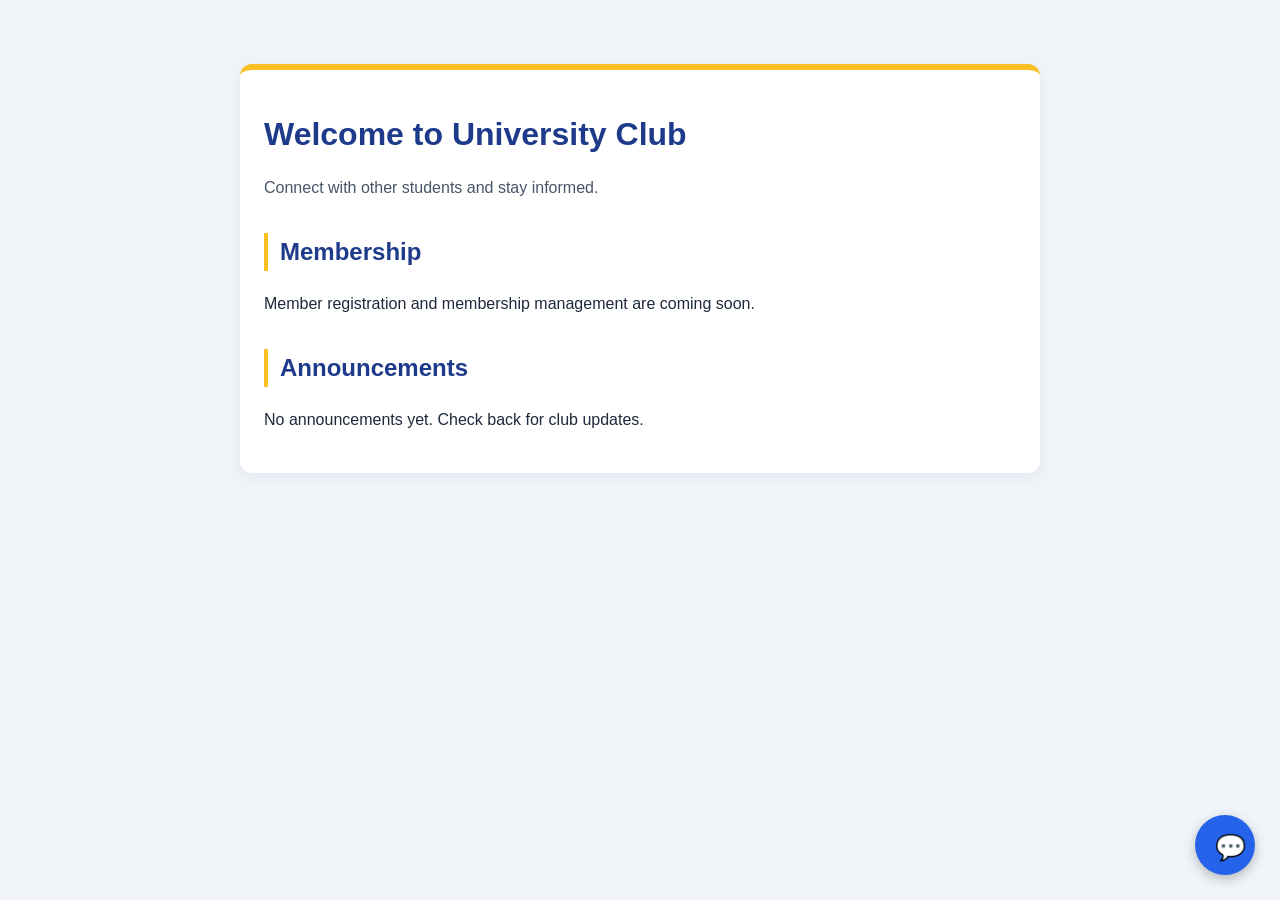
==== index.html @ d8adcc5e "Integrate chatbot with university club website" ====
<!DOCTYPE html>
<html lang="en">
<head>
    <meta charset="UTF-8">
    <meta name="viewport" content="width=device-width, initial-scale=1.0">
    <title>University Club</title>
    <link rel="stylesheet" href="style.css">
    <link rel="stylesheet" href="chatbot.css">
</head>
<body>

<main>
    <h1>Welcome to University Club</h1>
    <p class="intro">Connect with other students and stay informed.</p>

    <section>
        <h2>Membership</h2>
        <p>Member registration and membership management are coming soon.</p>
    </section>

    <section>
        <h2>Announcements</h2>
        <p>No announcements yet. Check back for club updates.</p>
    </section>
</main>

<div class="chat-container" id="chatContainer">
    <div class="chat-header">
        <strong>🎓 Club Assistant</strong>
        <button class="close-btn" onclick="closeChat()">×</button>
    </div>

    <div class="chat-box" id="chatBox">
        <div class="bot-message">Hi! How can I help you?</div>
    </div>

    <div class="suggestions">
        <button onclick="quickQuestion('How do I join the club?')">Join Club</button>
        <button onclick="quickQuestion('Where can I see announcements?')">Announcements</button>
    </div>

    <div class="chat-input">
        <input id="userInput" placeholder="Ask a question...">
        <button id="sendButton">Send</button>
    </div>
</div>

<button class="chat-button" id="chatButton" onclick="openChat()">💬</button>

<script src="chatbot.js"></script>
</body>
</html>
---- style.css ----
body {
    margin: 0;
    padding: 24px;
    font-family: Arial, sans-serif;
    background: #F1F5F9;
    color: #1E293B;
    line-height: 1.6;
}

main {
    max-width: 800px;
    margin: 40px auto;
    padding: 24px;
    background: #FFFFFF;
    border-top: 6px solid #FBBF24;
    border-radius: 12px;
    box-shadow: 0 4px 16px rgba(30, 58, 138, 0.08);
}

h1 {
    color: #1E3A8A;
    line-height: 1.2;
}

h2 {
    color: #1E3A8A;
    border-left: 4px solid #FBBF24;
    padding-left: 12px;
}

.intro {
    color: #475569;
}

section {
    margin-top: 32px;
}

a {
    color: #1E3A8A;
}

button {
    background: #1E3A8A;
    color: #FFFFFF;
    border: none;
    border-radius: 6px;
    padding: 12px 20px;
    font: inherit;
    cursor: pointer;
}

button:hover {
    background: #172554;
}

a:focus-visible,
button:focus-visible {
    outline: 3px solid #1E3A8A;
    outline-offset: 4px;
}

form {
    display: grid;
    gap: 12px;
    max-width: 440px;
    margin-top: 24px;
}

label {
    font-weight: bold;
}

input {
    box-sizing: border-box;
    width: 100%;
    padding: 12px;
    border: 1px solid #64748B;
    border-radius: 6px;
    font: inherit;
}

input:focus-visible {
    outline: 3px solid #1E3A8A;
    outline-offset: 2px;
}

small {
    color: #475569;
}

button:disabled {
    background: #475569;
    cursor: not-allowed;
}

.demo-notice {
    padding: 12px 16px;
    background: #FEF3C7;
    color: #78350F;
    border-left: 4px solid #FBBF24;
    border-radius: 6px;
}

.dashboard-grid {
    display: grid;
    grid-template-columns: 1fr;
    gap: 20px;
    margin-top: 24px;
}

.dashboard-card {
    min-width: 0;
    margin-top: 0;
    padding: 20px;
    border: 1px solid #CBD5E1;
    border-radius: 8px;
    overflow-wrap: anywhere;
}

.dashboard-card h2 {
    margin-top: 0;
}

dt {
    margin-top: 12px;
    font-weight: bold;
}

dd {
    margin: 4px 0 0;
}

.status-badge {
    display: inline-block;
    padding: 4px 12px;
    background: #DCFCE7;
    color: #166534;
    border-radius: 20px;
}

@media (min-width: 700px) {
    .dashboard-grid {
        grid-template-columns: 1fr 1fr;
    }
}

select {
    width: 100%;
    padding: 12px;
    border: 1px solid #64748B;
    border-radius: 6px;
    background: white;
    color: #1E293B;
    font: inherit;
}

select:focus-visible {
    outline: 3px solid #1E3A8A;
    outline-offset: 2px;
}

.announcement-card {
    margin: 20px 0;
    padding: 16px;
    border: 1px solid #CBD5E1;
    border-radius: 8px;
}

nav[aria-label="Announcement pages"] {
    display: flex;
    align-items: center;
    justify-content: space-between;
    flex-wrap: wrap;
    gap: 12px;
}
---- chatbot.css ----
* {
    box-sizing: border-box;
}

body {
    margin: 0;
    font-family: Arial, sans-serif;
}


/* Chat button */

.chat-button {
    position: fixed;
    right: 25px;
    bottom: 25px;

    width: 60px;
    height: 60px;

    border: none;
    border-radius: 50%;

    background-color: #2563eb;
    color: white;

    font-size: 25px;
    cursor: pointer;

    box-shadow: 0 4px 12px rgba(0, 0, 0, 0.25);
}


/* Chat window */

.chat-container {
    position: fixed;

    right: 25px;
    bottom: 100px;

    width: 380px;
    height: 520px;

    background-color: white;

    border-radius: 15px;

    box-shadow: 0 5px 20px rgba(0, 0, 0, 0.2);

    display: none;
    flex-direction: column;

    overflow: hidden;
}


/* Header */

.chat-header {
    background-color: #1e3a8a;
    color: white;

    padding: 15px;

    display: flex;
    justify-content: space-between;
    align-items: center;
}

.chat-header p {
    margin: 4px 0 0;
    font-size: 12px;
}

.close-btn {
    background: none;
    border: none;

    color: white;
    font-size: 25px;

    cursor: pointer;
}


/* Messages */

.chat-box {
    flex: 1;

    padding: 15px;

    overflow-y: auto;

    background-color: #f8fafc;
}

.bot-message,
.user-message {
    max-width: 80%;

    padding: 10px 13px;
    margin-bottom: 10px;

    font-size: 14px;
    line-height: 1.4;
}

.bot-message {
    background-color: #e2e8f0;
    color: #1e293b;

    border-radius: 5px 14px 14px 14px;
}

.user-message {
    background-color: #2563eb;
    color: white;

    margin-left: auto;

    border-radius: 14px 5px 14px 14px;
}


/* Suggested questions */

.suggestions {
    display: flex;
    gap: 5px;

    padding: 9px;

    border-top: 1px solid #ddd;

    overflow-x: auto;
}

.suggestions button {
    border: 1px solid #93c5fd;

    background-color: #eff6ff;
    color: #1d4ed8;

    border-radius: 15px;

    padding: 6px 9px;

    cursor: pointer;

    white-space: nowrap;
}


/* Input */

.chat-input {
    display: flex;

    padding: 10px;

    border-top: 1px solid #ddd;
}

.chat-input input {
    flex: 1;

    padding: 10px;

    border: 1px solid #ccc;
    border-radius: 7px;

    outline: none;
}

.chat-input button {
    margin-left: 7px;

    padding: 10px 15px;

    border: none;
    border-radius: 7px;

    background-color: #2563eb;
    color: white;

    cursor: pointer;
}


/* Mobile */

@media (max-width: 500px) {

    .chat-container {
        width: calc(100% - 30px);
        height: 70vh;

        right: 15px;
        bottom: 90px;
    }

    .chat-button {
        right: 15px;
        bottom: 15px;
    }
}
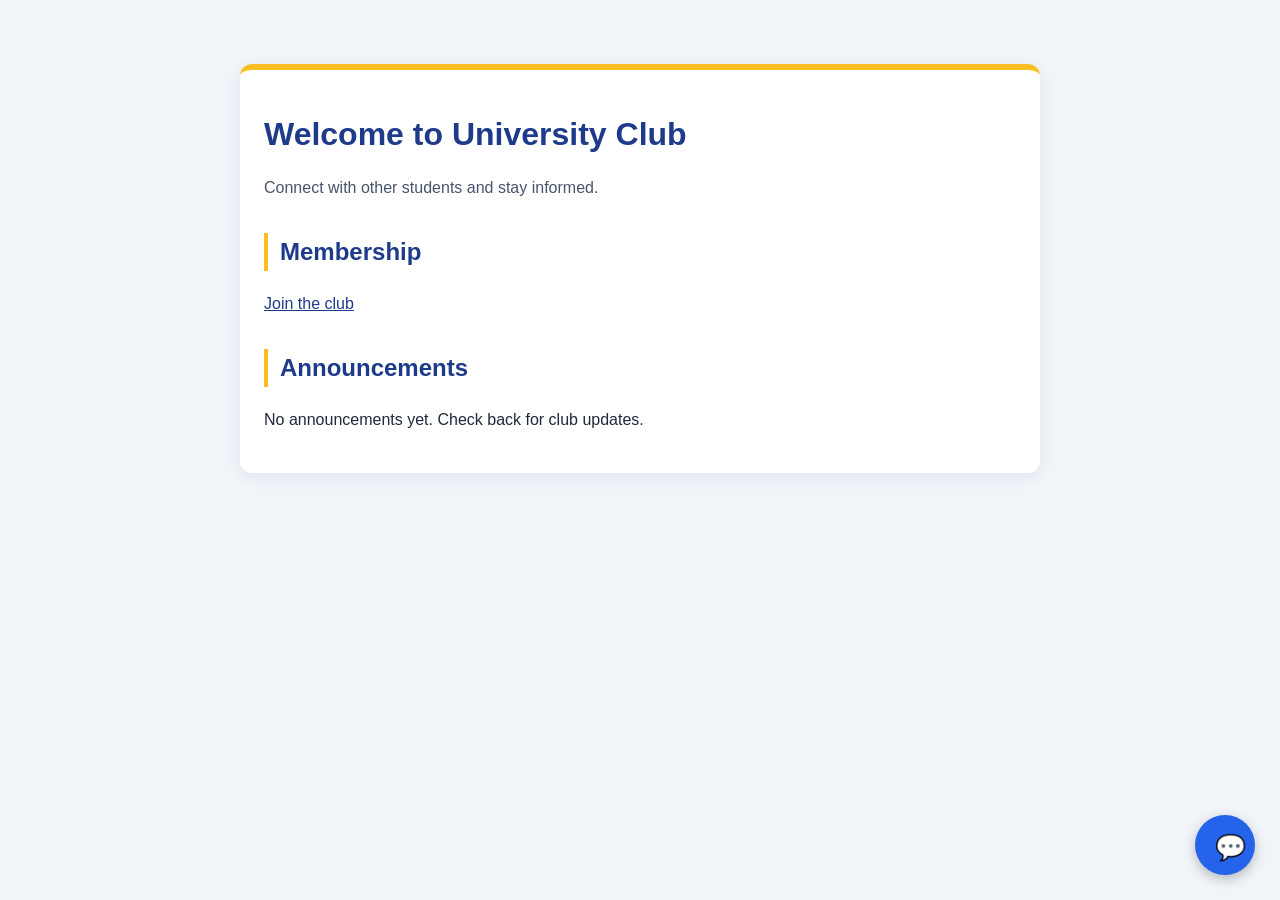
==== commit 8cb9823e: "Merge branch 'main' into member-registration" ====
--- a/index.html
+++ b/index.html
@@ -8,45 +8,82 @@
     <link rel="stylesheet" href="chatbot.css">
 </head>
 <body>
+    <main>
+        <h1>Welcome to University Club</h1>
+        <p class="intro">
+            Connect with other students and stay informed.
+        </p>
 
-<main>
-    <h1>Welcome to University Club</h1>
-    <p class="intro">Connect with other students and stay informed.</p>
+        <section>
+            <h2>Membership</h2>
+            <p><a href="register.html">Join the club</a></p>
+        </section>
 
-    <section>
-        <h2>Membership</h2>
-        <p>Member registration and membership management are coming soon.</p>
-    </section>
+        <section>
+            <h2>Announcements</h2>
+            <p>No announcements yet. Check back for club updates.</p>
+        </section>
+    </main>
 
-    <section>
-        <h2>Announcements</h2>
-        <p>No announcements yet. Check back for club updates.</p>
-    </section>
-</main>
+    <div class="chat-container" id="chatContainer">
+        <div class="chat-header">
+            <strong>🎓 Club Assistant</strong>
+            <button
+                type="button"
+                class="close-btn"
+                aria-label="Close club assistant"
+                onclick="closeChat()"
+            >×</button>
+        </div>
 
-<div class="chat-container" id="chatContainer">
-    <div class="chat-header">
-        <strong>🎓 Club Assistant</strong>
-        <button class="close-btn" onclick="closeChat()">×</button>
+        <div class="chat-box" id="chatBox">
+            <div class="bot-message">Hi! How can I help you?</div>
+        </div>
+
+        <div class="suggestions">
+            <button onclick="quickQuestion('How do I join the club?')">
+                Join Club
+            </button>
+
+            <button onclick="quickQuestion('Where can I see announcements?')">
+                Announcements
+            </button>
+
+            <button onclick="quickQuestion('Are there any events?')">
+                Events
+            </button>
+
+            <button onclick="quickQuestion('What does this club do?')">
+                About Club
+            </button>
+
+            <button onclick="quickQuestion('Who can join the club?')">
+                Eligibility
+            </button>
+
+            <button onclick="quickQuestion('How do I register?')">
+                Registration
+            </button>
+        </div>
+
+        <div class="chat-input">
+            <input
+                id="userInput"
+                aria-label="Question for the club assistant"
+                placeholder="Ask a question..."
+            >
+            <button id="sendButton">Send</button>
+        </div>
     </div>
 
-    <div class="chat-box" id="chatBox">
-        <div class="bot-message">Hi! How can I help you?</div>
-    </div>
+    <button
+        type="button"
+        class="chat-button"
+        id="chatButton"
+        aria-label="Open club assistant"
+        onclick="openChat()"
+    >💬</button>
 
-    <div class="suggestions">
-        <button onclick="quickQuestion('How do I join the club?')">Join Club</button>
-        <button onclick="quickQuestion('Where can I see announcements?')">Announcements</button>
-    </div>
-
-    <div class="chat-input">
-        <input id="userInput" placeholder="Ask a question...">
-        <button id="sendButton">Send</button>
-    </div>
-</div>
-
-<button class="chat-button" id="chatButton" onclick="openChat()">💬</button>
-
-<script src="chatbot.js"></script>
+    <script src="chatbot.js"></script>
 </body>
 </html>
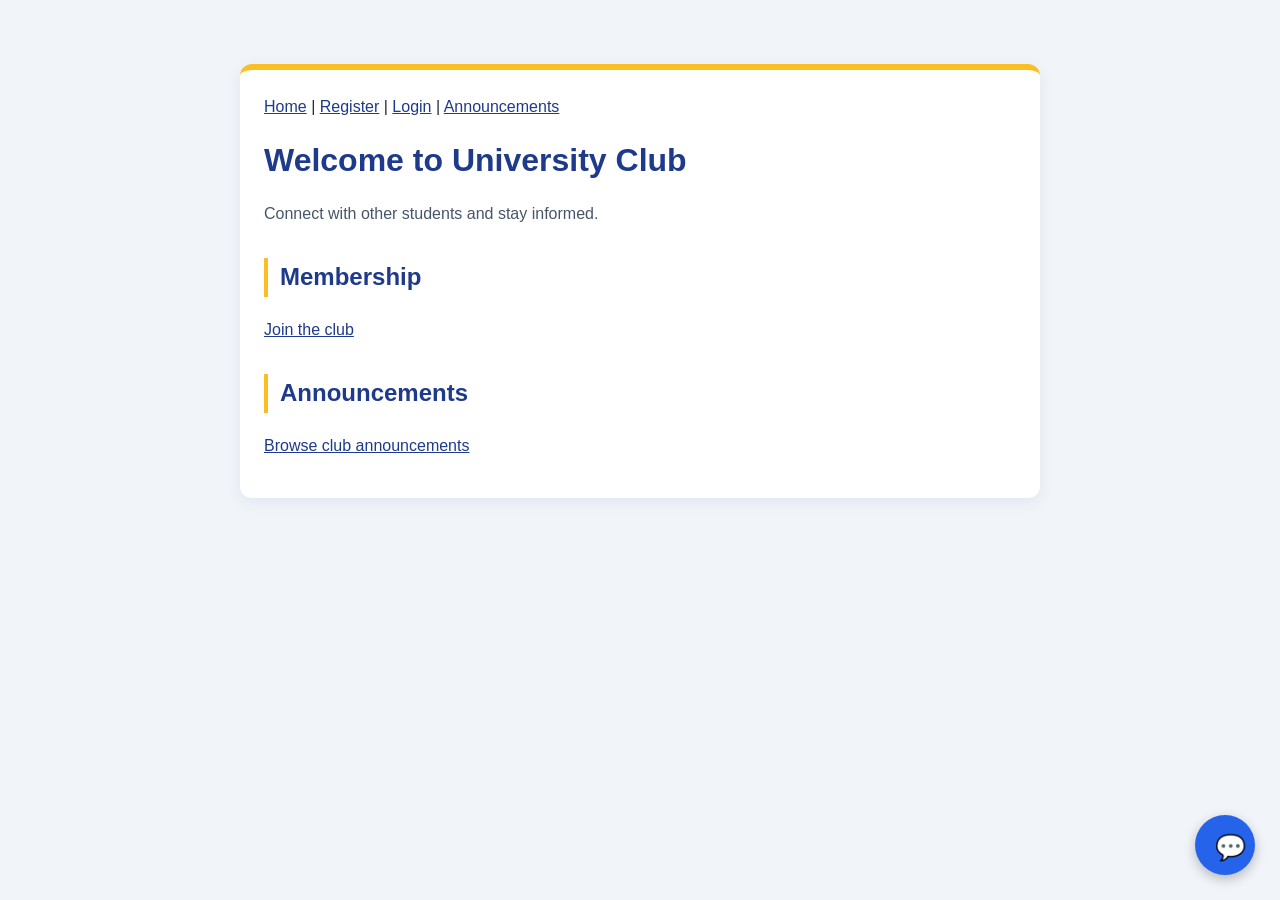
==== commit 1cd296de: "Add homepage navigation and announcement link" ====
--- a/index.html
+++ b/index.html
@@ -9,6 +9,12 @@
 </head>
 <body>
     <main>
+        <nav aria-label="Main navigation">
+        <a href="index.html" aria-current="page">Home</a> |
+        <a href="register.html">Register</a> |
+        <a href="login.html">Login</a> |
+        <a href="announcements.html">Announcements</a>
+        </nav>
         <h1>Welcome to University Club</h1>
         <p class="intro">
             Connect with other students and stay informed.
@@ -21,7 +27,7 @@
 
         <section>
             <h2>Announcements</h2>
-            <p>No announcements yet. Check back for club updates.</p>
+            <p><a href="announcements.html">Browse club announcements</a></p>
         </section>
     </main>
 
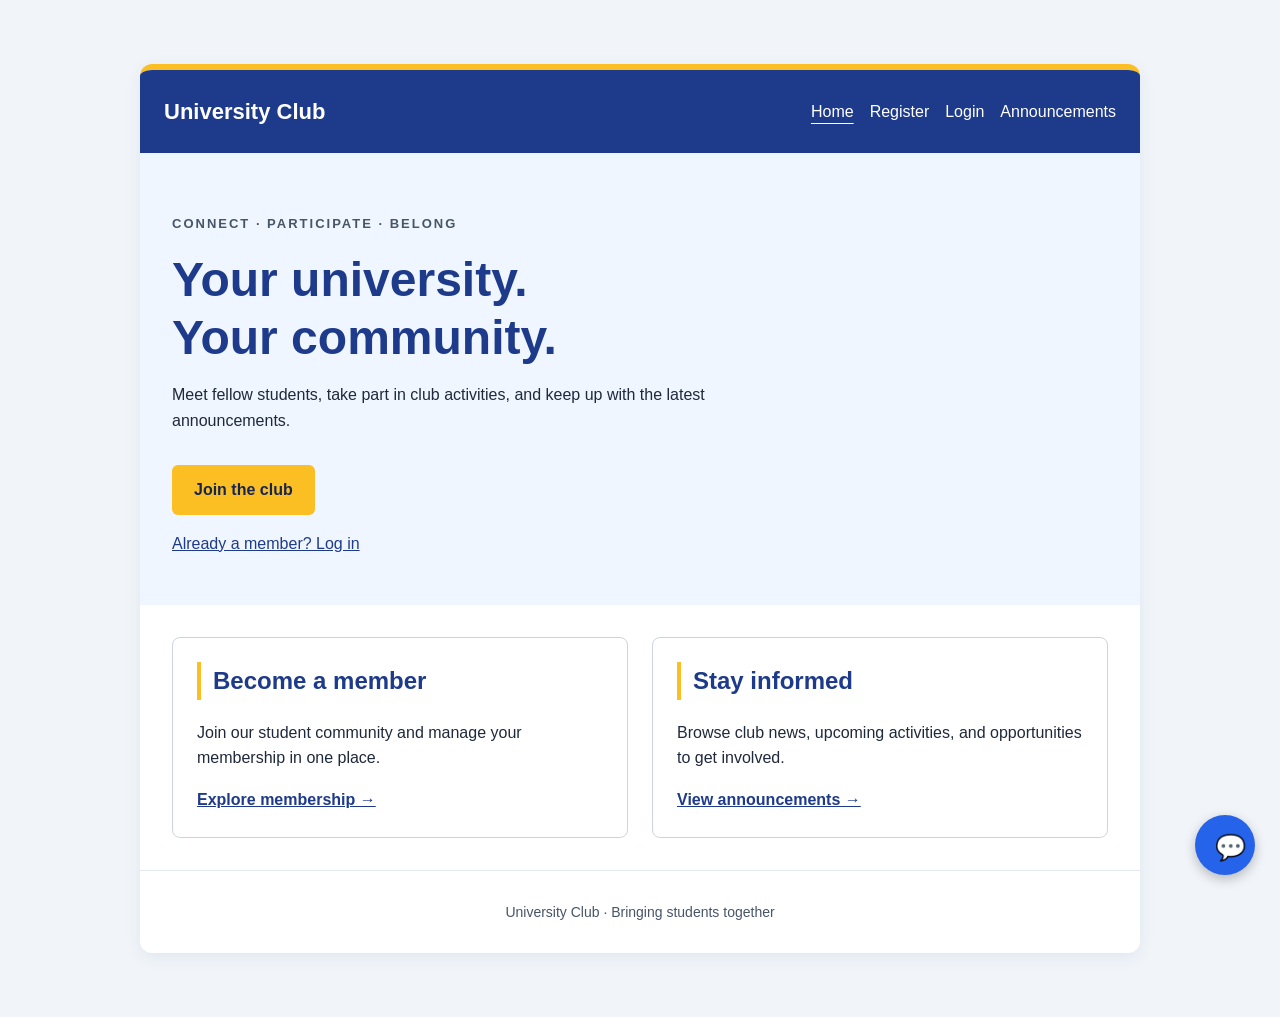
==== commit f2ae70f5: "Improve homepage layout with navy header and gold accents" ====
--- a/index.html
+++ b/index.html
@@ -8,28 +8,54 @@
     <link rel="stylesheet" href="chatbot.css">
 </head>
 <body>
-    <main>
+    <main class="homepage">
+    <header class="home-header">
+        <a class="club-name" href="index.html">University Club</a>
+
         <nav aria-label="Main navigation">
-        <a href="index.html" aria-current="page">Home</a> |
-        <a href="register.html">Register</a> |
-        <a href="login.html">Login</a> |
-        <a href="announcements.html">Announcements</a>
+            <a href="index.html" aria-current="page">Home</a>
+            <a href="register.html">Register</a>
+            <a href="login.html">Login</a>
+            <a href="announcements.html">Announcements</a>
         </nav>
-        <h1>Welcome to University Club</h1>
-        <p class="intro">
-            Connect with other students and stay informed.
+    </header>
+
+    <section class="home-welcome">
+        <p class="home-label">CONNECT · PARTICIPATE · BELONG</p>
+        <h1>Your university.<br>Your community.</h1>
+        <p>
+            Meet fellow students, take part in club activities,
+            and keep up with the latest announcements.
         </p>
 
-        <section>
-            <h2>Membership</h2>
-            <p><a href="register.html">Join the club</a></p>
+        <a class="home-button" href="register.html">Join the club</a>
+        <a class="home-login" href="login.html">Already a member? Log in</a>
+    </section>
+
+    <div class="home-cards">
+        <section class="home-card">
+            <h2>Become a member</h2>
+            <p>
+                Join our student community and manage your
+                membership in one place.
+            </p>
+            <a href="register.html">Explore membership →</a>
         </section>
 
-        <section>
-            <h2>Announcements</h2>
-            <p><a href="announcements.html">Browse club announcements</a></p>
+        <section class="home-card">
+            <h2>Stay informed</h2>
+            <p>
+                Browse club news, upcoming activities,
+                and opportunities to get involved.
+            </p>
+            <a href="announcements.html">View announcements →</a>
         </section>
-    </main>
+    </div>
+
+    <footer class="home-footer">
+        <p>University Club · Bringing students together</p>
+    </footer>
+</main>
 
     <div class="chat-container" id="chatContainer">
         <div class="chat-header">
--- a/style.css
+++ b/style.css
@@ -173,4 +173,138 @@
     justify-content: space-between;
     flex-wrap: wrap;
     gap: 12px;
+}
+
+/* Homepage */
+
+.homepage {
+    max-width: 1000px;
+    padding: 0;
+    overflow: hidden;
+}
+
+.home-header {
+    display: flex;
+    justify-content: space-between;
+    align-items: center;
+    flex-wrap: wrap;
+    gap: 20px;
+    padding: 24px;
+    background: #1E3A8A;
+    color: white;
+}
+
+.home-header a {
+    color: white;
+}
+
+.club-name {
+    font-size: 22px;
+    font-weight: bold;
+    text-decoration: none;
+}
+
+.home-header nav {
+    display: flex;
+    flex-wrap: wrap;
+    gap: 16px;
+}
+
+.home-header nav a {
+    text-decoration: none;
+}
+
+.home-header nav a:hover,
+.home-header nav a[aria-current="page"] {
+    text-decoration: underline;
+    text-underline-offset: 6px;
+}
+
+.home-header a:focus-visible {
+    outline-color: #FBBF24;
+}
+
+.home-welcome {
+    margin: 0;
+    padding: 48px 32px;
+    background: #EFF6FF;
+}
+
+.home-label {
+    color: #475569;
+    font-size: 13px;
+    font-weight: bold;
+    letter-spacing: 2px;
+}
+
+.home-welcome h1 {
+    margin: 16px 0;
+    font-size: clamp(32px, 5vw, 48px);
+}
+
+.home-welcome > p {
+    max-width: 600px;
+}
+
+.home-button {
+    display: inline-block;
+    margin-top: 16px;
+    padding: 12px 22px;
+    background: #FBBF24;
+    color: #172554;
+    font-weight: bold;
+    text-decoration: none;
+    border-radius: 6px;
+}
+
+.home-button:hover {
+    background: #FCD34D;
+}
+
+.home-login {
+    display: block;
+    margin-top: 16px;
+}
+
+.home-cards {
+    display: grid;
+    grid-template-columns: 1fr;
+    gap: 24px;
+    padding: 32px;
+}
+
+.home-card {
+    margin: 0;
+    padding: 24px;
+    border: 1px solid #CBD5E1;
+    border-radius: 8px;
+}
+
+.home-card h2 {
+    margin-top: 0;
+}
+
+.home-card a {
+    font-weight: bold;
+}
+
+.home-footer {
+    padding: 16px 24px;
+    border-top: 1px solid #E2E8F0;
+    color: #475569;
+    text-align: center;
+    font-size: 14px;
+}
+
+@media (min-width: 700px) {
+    .home-cards {
+        grid-template-columns: 1fr 1fr;
+    }
+}
+
+@media (max-width: 480px) {
+    .home-welcome,
+    .home-cards {
+        padding: 24px 16px;
+    }
 }
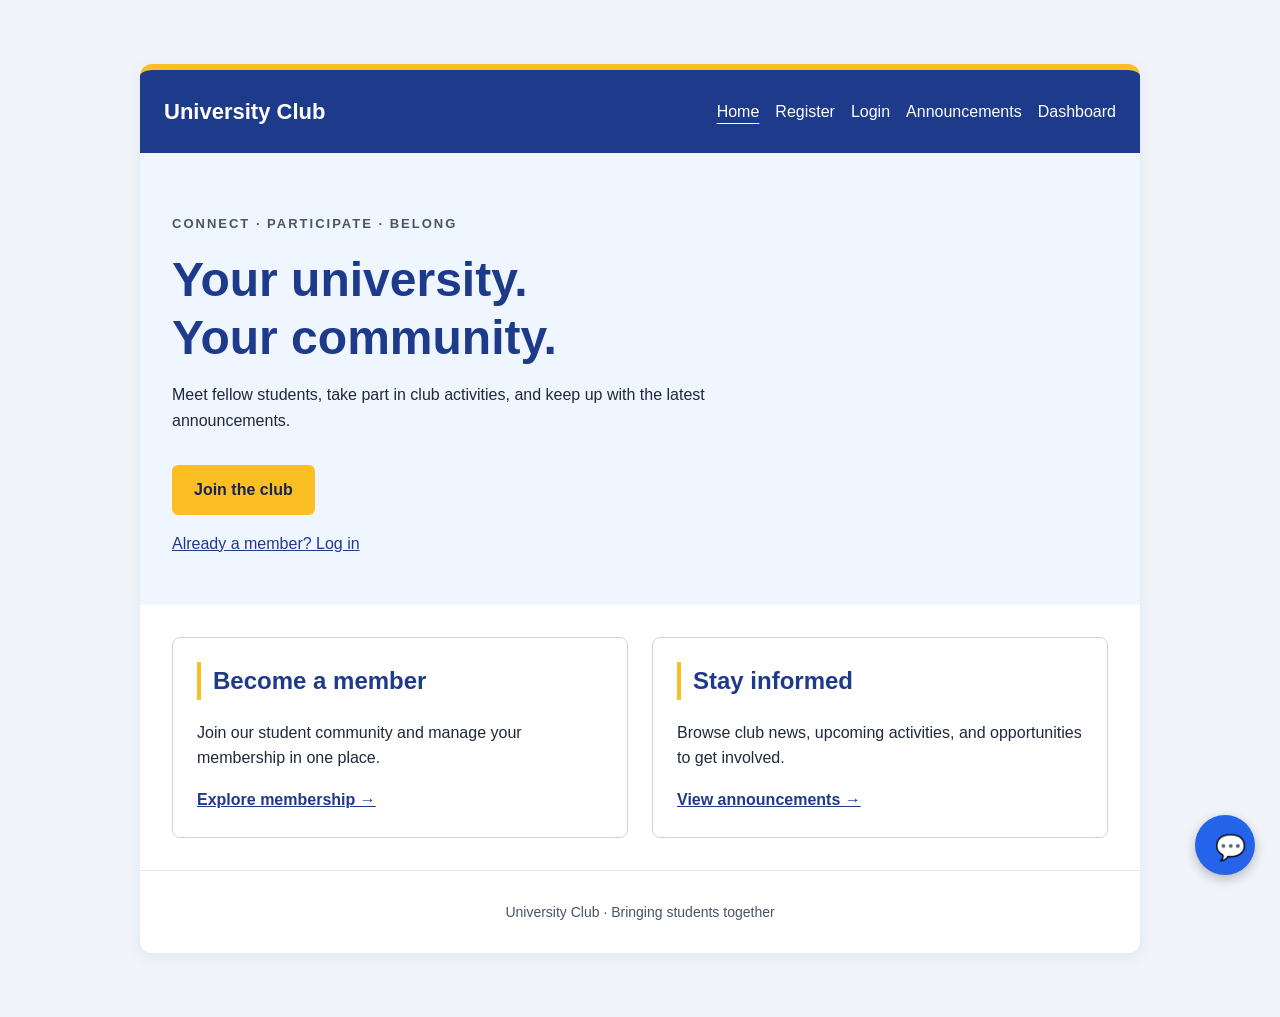
==== commit f0f20947: "Add dashboard link to homepage" ====
--- a/index.html
+++ b/index.html
@@ -17,6 +17,7 @@
             <a href="register.html">Register</a>
             <a href="login.html">Login</a>
             <a href="announcements.html">Announcements</a>
+            <a href="dashboard.html">Dashboard</a>
         </nav>
     </header>
 
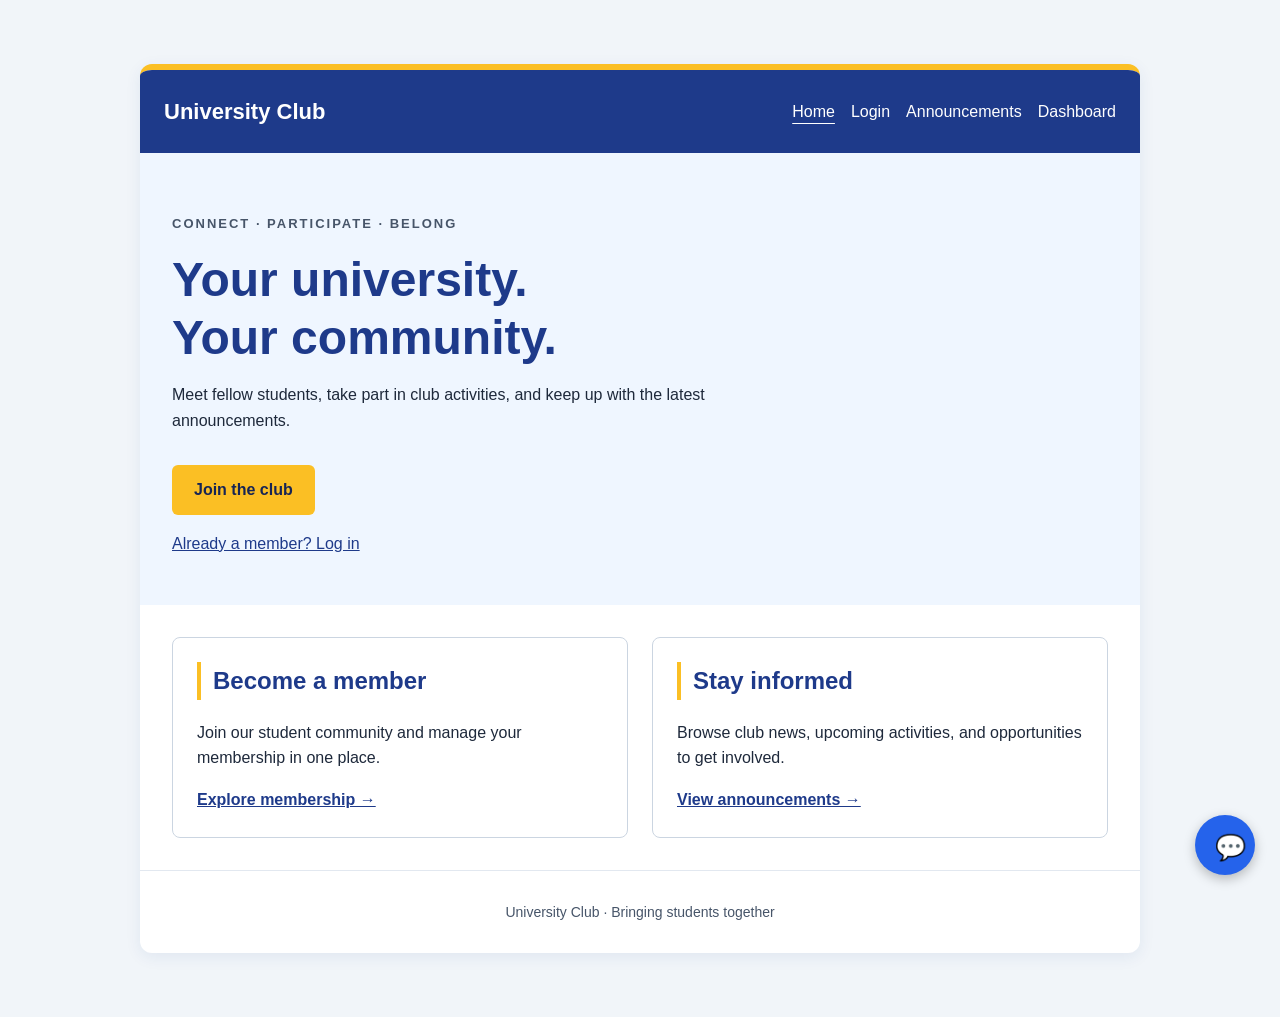
==== commit db98e877: "Remove 'Register' link from navigation Removed the 'Register' link from the main navigation." ====
--- a/index.html
+++ b/index.html
@@ -14,7 +14,6 @@
 
         <nav aria-label="Main navigation">
             <a href="index.html" aria-current="page">Home</a>
-            <a href="register.html">Register</a>
             <a href="login.html">Login</a>
             <a href="announcements.html">Announcements</a>
             <a href="dashboard.html">Dashboard</a>
@@ -119,4 +118,4 @@
 
     <script src="chatbot.js"></script>
 </body>
-</html>+</html>
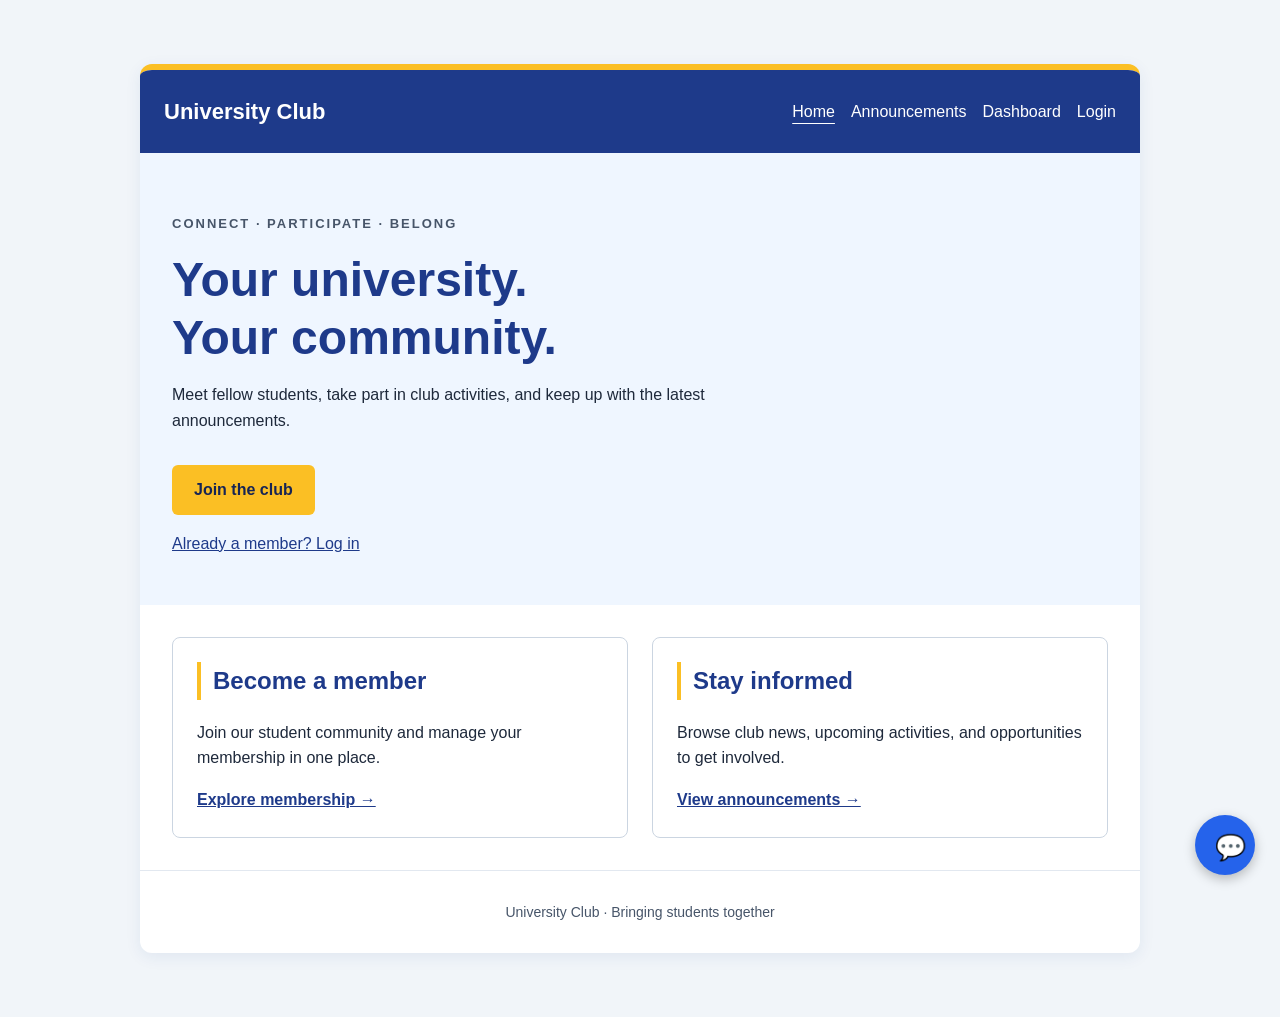
==== commit 023d2a3d: "Add backend features and update navigation" ====
--- a/index.html
+++ b/index.html
@@ -14,9 +14,10 @@
 
         <nav aria-label="Main navigation">
             <a href="index.html" aria-current="page">Home</a>
-            <a href="login.html">Login</a>
             <a href="announcements.html">Announcements</a>
             <a href="dashboard.html">Dashboard</a>
+            <a href="admin.php" id="admin-link" hidden>Admin</a>
+            <a href="login.html" id="login-link">Login</a>
         </nav>
     </header>
 
@@ -116,6 +117,8 @@
         onclick="openChat()"
     >💬</button>
 
+    <script src="index.js"></script>
+    <script src="navbar.js"></script>
     <script src="chatbot.js"></script>
 </body>
-</html>
+</html>
